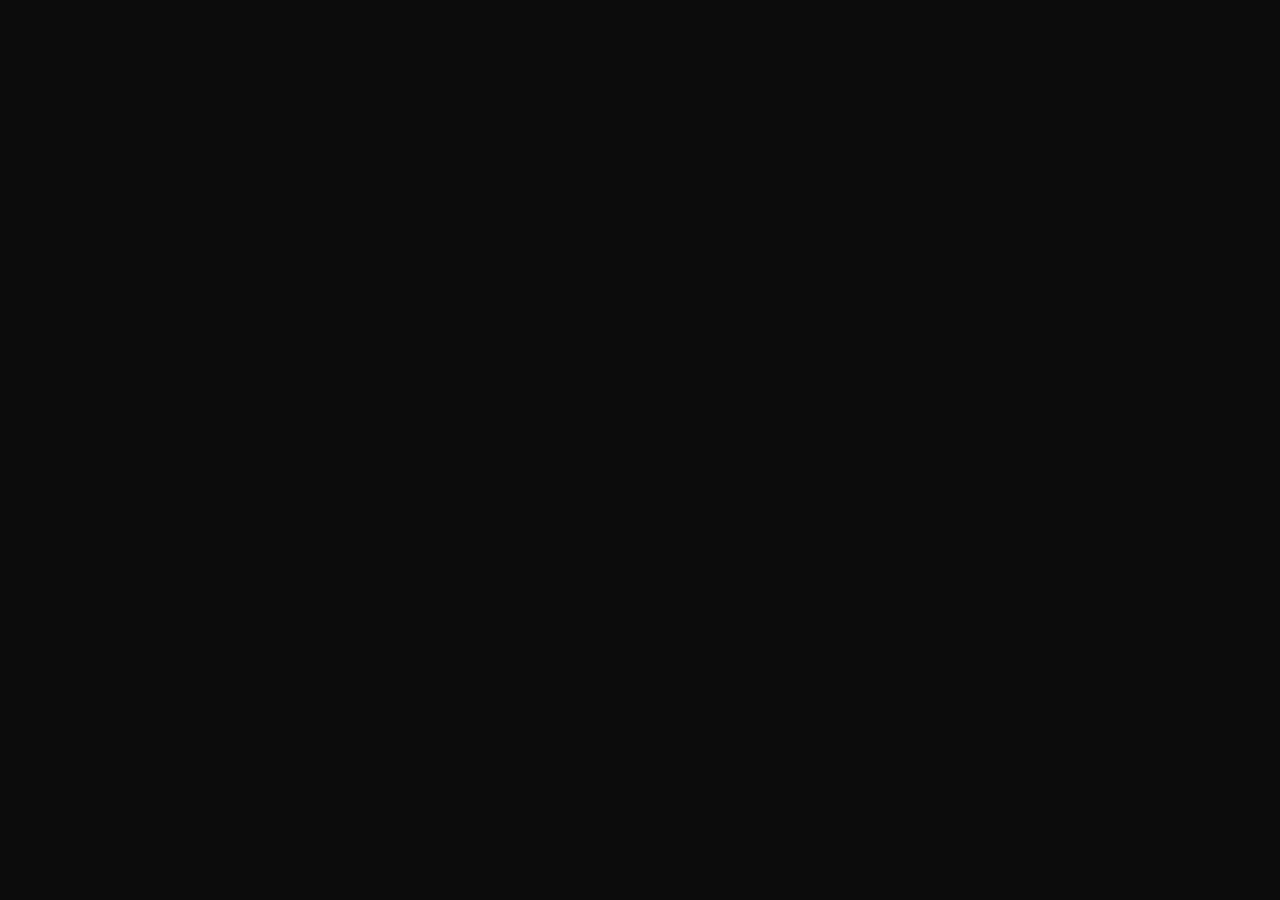
==== index.html @ c5e7daac "first commit" ====
<!DOCTYPE html>
<html lang="en">
<head>
  <meta charset="UTF-8" />
  <meta name="viewport" content="width=device-width, initial-scale=1.0" />
  <title>UMBRA — Que tu idea vea la luz</title>

  <!-- Tailwind (CDN play build with config) -->
  <script src="https://cdn.tailwindcss.com/3.4.16"></script>
  <script>
    tailwind.config = {
      theme: {
        extend: {
          colors: { brand: '#3D81E3' },
          fontFamily: { sans: ['Inter','system-ui','sans-serif'] }
        }
      }
    };
  </script>

  <link rel="stylesheet" href="styles.css" />

  <!-- React + Babel (pinned) -->
  <script src="https://unpkg.com/react@18.3.1/umd/react.development.js" integrity="sha384-hD6/rw4ppMLGNu3tX5cjIb+uRZ7UkRJ6BPkLpg4hAu/6onKUg4lLsHAs9EBPT82L" crossorigin="anonymous"></script>
  <script src="https://unpkg.com/react-dom@18.3.1/umd/react-dom.development.js" integrity="sha384-u6aeetuaXnQ38mYT8rp6sbXaQe3NL9t+IBXmnYxwkUI2Hw4bsp2Wvmx4yRQF1uAm" crossorigin="anonymous"></script>
  <script src="https://unpkg.com/@babel/standalone@7.29.0/babel.min.js" integrity="sha384-m08KidiNqLdpJqLq95G/LEi8Qvjl/xUYll3QILypMoQ65QorJ9Lvtp2RXYGBFj1y" crossorigin="anonymous"></script>

  <!-- framer-motion intentionally omitted — sections use the Proxy fallback (plain elements). Drop in if you want runtime animations. -->
</head>
<body>
  <div id="root"></div>

  <script type="text/babel" data-presets="react" src="primitives.jsx"></script>
  <script type="text/babel" data-presets="react" src="sections-1.jsx"></script>
  <script type="text/babel" data-presets="react" src="sections-2.jsx"></script>
  <script type="text/babel" data-presets="react" src="carousel.jsx"></script>
  <script type="text/babel" data-presets="react" src="app.jsx"></script>
</body>
</html>
---- styles.css ----
@import url('https://fonts.googleapis.com/css2?family=Inter:wght@400;500;600;700;800;900&display=swap');

html,
body {
  scroll-behavior: smooth;
  font-family: 'Inter', system-ui, sans-serif;
  -webkit-font-smoothing: antialiased;
  background: #0c0c0c;
  color: #fff;
  overflow-x: hidden;
}

::selection {
  background: rgba(61, 129, 227, 0.3);
}

/* Shiny headline */
@keyframes shiny {
  0% {
    background-position: -200% center;
  }

  100% {
    background-position: 200% center;
  }
}

.animate-shiny {
  animation: shiny 6s linear infinite;
}

/* Liquid-glass */
.liquid-glass {
  background: rgba(255, 255, 255, 0.01);
  background-blend-mode: luminosity;
  backdrop-filter: blur(4px);
  -webkit-backdrop-filter: blur(4px);
  border: none;
  box-shadow: inset 0 1px 1px rgba(255, 255, 255, 0.1);
  position: relative;
  overflow: hidden;
}

.liquid-glass::before {
  content: '';
  position: absolute;
  inset: 0;
  border-radius: inherit;
  padding: 1.4px;
  background: linear-gradient(180deg,
      rgba(255, 255, 255, 0.45) 0%, rgba(255, 255, 255, 0.15) 20%,
      rgba(255, 255, 255, 0) 40%, rgba(255, 255, 255, 0) 60%,
      rgba(255, 255, 255, 0.15) 80%, rgba(255, 255, 255, 0.45) 100%);
  -webkit-mask: linear-gradient(#fff 0 0) content-box, linear-gradient(#fff 0 0);
  mask: linear-gradient(#fff 0 0) content-box, linear-gradient(#fff 0 0);
  -webkit-mask-composite: xor;
  mask-composite: exclude;
  pointer-events: none;
}

/* Background video placeholder (cinematic gradient until user drops a video) */
.video-placeholder {
  background:
    radial-gradient(60% 80% at 20% 10%, rgba(0, 210, 255, 0.18), transparent 60%),
    radial-gradient(50% 70% at 85% 30%, rgba(11, 37, 81, 0.55), transparent 65%),
    radial-gradient(80% 80% at 60% 110%, rgba(164, 244, 253, 0.10), transparent 60%),
    linear-gradient(180deg, #050709 0%, #0a0e16 45%, #07090c 100%);
}

.video-placeholder::after {
  content: '';
  position: absolute;
  inset: 0;
  background-image:
    repeating-linear-gradient(0deg, rgba(255, 255, 255, 0.025) 0 1px, transparent 1px 3px);
  mix-blend-mode: overlay;
  opacity: 0.4;
}

/* ============ Pricing ============ */
.c3-pricing-section {
  position: relative;
  padding: 40px 20px 80px;
  display: flex;
  flex-direction: column;
  align-items: center;
  overflow-x: hidden;
}

.c3-watermark-container {
  position: relative;
  width: 100%;
  max-width: 1100px;
  text-align: center;
  margin-top: 40px;
  z-index: 2;
}

.c3-watermark-main {
  font-size: clamp(3rem, 9vw, 9rem);
  font-weight: 800;
  line-height: 0.9;
  letter-spacing: -0.05em;
  filter: url(#c3-noise);
  display: flex;
  flex-direction: column;
  align-items: center;
}

.c3-watermark-line-1 {
  color: #fff;
}

.c3-watermark-line-2 {
  background: linear-gradient(to right, #091020 0%, #0B2551 25%, #A4F4FD 65%, #00d2ff 100%);
  -webkit-background-clip: text;
  background-clip: text;
  color: transparent;
  -webkit-text-fill-color: transparent;
}

.c3-grid {
  display: grid;
  grid-template-columns: repeat(3, 1fr);
  gap: 24px;
  width: 100%;
  max-width: 1100px;
  margin-top: 60px;
  transform: translateX(20px);
  position: relative;
  z-index: 3;
}

.c3-card {
  background: linear-gradient(135deg, rgba(0, 0, 0, 0.7), rgba(0, 0, 0, 0.4));
  backdrop-filter: blur(14px) brightness(0.91);
  -webkit-backdrop-filter: blur(14px) brightness(0.91);
  border: 1px solid rgba(255, 255, 255, 1);
  border-radius: 44px;
  padding: 50px 24px;
  min-height: 580px;
  display: flex;
  flex-direction: column;
  transition: all 0.6s cubic-bezier(.22, 1, .36, 1);
  overflow: hidden;
  position: relative;
}

.c3-card::before {
  content: '';
  position: absolute;
  inset: 0;
  border-radius: inherit;
  background: linear-gradient(135deg, rgba(255, 255, 255, 0.1) 0%, rgba(255, 255, 255, 0) 50%);
  pointer-events: none;
}

.c3-card:hover {
  background: rgba(15, 15, 15, 0.6);
  border-color: rgba(34, 211, 238, 0.7);
  transform: translateY(-12px) scale(1.01);
}

.c3-card-pro {
  background: linear-gradient(135deg, rgba(0, 0, 0, 0.85), rgba(0, 0, 0, 0.55));
}

.c3-tier-small {
  font-size: 1.1rem;
  font-weight: 400;
  color: rgba(255, 255, 255, 0.6);
}

.c3-tier-large {
  font-size: 2.8rem;
  font-weight: 500;
  letter-spacing: -0.02em;
  color: #fff;
  margin-top: 8px;
}

.c3-desc {
  font-size: 0.88rem;
  color: rgba(255, 255, 255, 0.45);
  min-height: 3.2em;
  margin-top: 16px;
  margin-bottom: 40px;
  line-height: 1.5;
}

.c3-list {
  list-style: none;
  padding: 0;
  margin: 0;
}

.c3-list li {
  display: flex;
  align-items: flex-start;
  gap: 14px;
  font-size: 0.92rem;
  color: rgba(255, 255, 255, 0.8);
  margin-bottom: 18px;
  line-height: 1.4;
}

.c3-check {
  width: 28px;
  height: 28px;
  border-radius: 50%;
  background: rgba(255, 255, 255, 0.15);
  display: inline-flex;
  align-items: center;
  justify-content: center;
  flex-shrink: 0;
}

.c3-btn {
  background: #fff;
  color: #000;
  padding: 10px 32px;
  border-radius: 100px;
  font-weight: 600;
  font-size: 0.88rem;
  margin-top: auto;
  border: none;
  cursor: pointer;
  align-self: center;
  transition: all 0.3s cubic-bezier(.22, 1, .36, 1);
}

.c3-btn:hover {
  background: #f5f5f5;
  transform: scale(1.02);
  box-shadow: 0 8px 24px rgba(255, 255, 255, 0.15);
}

.c3-toggle-wrap {
  display: flex;
  align-items: center;
  justify-content: flex-end;
  gap: 12px;
  width: 100%;
  max-width: 1100px;
  margin-top: 32px;
  padding-right: 20px;
  position: relative;
  z-index: 3;
}

.c3-toggle-label {
  font-size: 0.92rem;
  color: rgba(255, 255, 255, 0.7);
}

.c3-toggle {
  width: 52px;
  height: 28px;
  background: #fff;
  border-radius: 100px;
  position: relative;
  cursor: pointer;
  border: none;
  transition: background 0.3s cubic-bezier(.4, 0, .2, 1);
  padding: 0;
}

.c3-toggle-knob {
  width: 20px;
  height: 20px;
  background: #000;
  border-radius: 50%;
  position: absolute;
  top: 4px;
  left: 4px;
  transition: all 0.3s cubic-bezier(.4, 0, .2, 1);
}

.c3-toggle.active {
  background: rgba(255, 255, 255, 0.2);
}

.c3-toggle.active .c3-toggle-knob {
  transform: translateX(24px);
  background: #fff;
}

@media (max-width: 1024px) {
  .c3-watermark-main {
    font-size: 3.5rem;
    filter: none;
  }

  .c3-watermark-line-2 {
    background: none;
    -webkit-text-fill-color: #00d2ff;
    color: #00d2ff;
  }

  .c3-grid {
    display: flex;
    overflow-x: auto;
    scroll-snap-type: x mandatory;
    transform: none;
    width: 100vw;
    padding: 0 20px;
    gap: 16px;
    scrollbar-width: none;
  }

  .c3-grid::-webkit-scrollbar {
    display: none;
  }

  .c3-card {
    flex: 0 0 320px;
    scroll-snap-align: center;
  }

  .c3-toggle-wrap {
    justify-content: center;
    padding-right: 0;
  }
}

/* ============ Coverflow Carousel ============ */
.cf-section {
  position: relative;
  z-index: 10;
  padding: 80px 20px 120px;
  overflow: hidden;
}

.cf-head {
  text-align: center;
  max-width: 720px;
  margin: 0 auto 56px;
  position: relative;
  z-index: 3;
}

.cf-title {
  font-size: clamp(2rem, 4vw, 3.25rem);
  font-weight: 600;
  letter-spacing: -0.03em;
  line-height: 1.05;
}

.cf-sub {
  margin-top: 20px;
  color: rgba(255, 255, 255, 0.55);
  font-size: 1.05rem;
  line-height: 1.6;
}

/* Planet glow arc behind the cards */
.cf-planet {
  position: absolute;
  left: 50%;
  bottom: -62%;
  width: 150%;
  aspect-ratio: 1 / 1;
  transform: translateX(-50%);
  border-radius: 50%;
  background:
    radial-gradient(120% 120% at 50% 0%, rgba(0, 210, 255, 0.30) 0%, rgba(11, 37, 81, 0.55) 28%, rgba(7, 9, 12, 0) 55%);
  box-shadow:
    0 -2px 60px 8px rgba(0, 210, 255, 0.25),
    inset 0 40px 120px rgba(164, 244, 253, 0.18);
  pointer-events: none;
  z-index: 1;
}

.cf-planet::before {
  content: '';
  position: absolute;
  inset: 0;
  border-radius: 50%;
  border-top: 1.5px solid rgba(164, 244, 253, 0.55);
  -webkit-mask: linear-gradient(#000 0 0);
  filter: blur(0.5px);
}

.cf-rays {
  position: absolute;
  left: 50%;
  bottom: 0;
  width: 100%;
  height: 60%;
  transform: translateX(-50%);
  pointer-events: none;
  z-index: 1;
  opacity: 0.5;
  background:
    repeating-conic-gradient(from 90deg at 50% 120%,
      rgba(164, 244, 253, 0) 0deg, rgba(164, 244, 253, 0) 4deg,
      rgba(164, 244, 253, 0.10) 4.4deg, rgba(164, 244, 253, 0) 5deg);
  -webkit-mask: radial-gradient(80% 90% at 50% 120%, #000 30%, transparent 75%);
  mask: radial-gradient(80% 90% at 50% 120%, #000 30%, transparent 75%);
}

/* Stage */
.cf-stage {
  position: relative;
  height: clamp(420px, 62vh, 520px);
  perspective: 1600px;
  z-index: 3;
}

.cf-track {
  position: absolute;
  inset: 0;
  transform-style: preserve-3d;
}

.cf-card {
  position: absolute;
  top: 50%;
  left: 50%;
  width: clamp(260px, 78vw, 340px);
  height: clamp(380px, 64vh, 440px);
  border-radius: 32px;
  overflow: hidden;
  cursor: pointer;
  transform: translate(-50%, -50%);
  transition: transform 0.7s cubic-bezier(.22, 1, .36, 1), opacity 0.7s cubic-bezier(.22, 1, .36, 1), filter 0.7s ease;
  background: linear-gradient(160deg, rgba(20, 24, 33, 0.9), rgba(8, 10, 14, 0.95));
  border: 1px solid rgba(255, 255, 255, 0.10);
  box-shadow: 0 30px 80px rgba(0, 0, 0, 0.55);
  will-change: transform, opacity;
}

.cf-card-glass {
  box-shadow: inset 0 1px 1px rgba(255, 255, 255, 0.12), 0 30px 80px rgba(0, 0, 0, 0.55);
}

/* Illustration area */
.cf-art {
  position: relative;
  height: 252px;
  display: flex;
  align-items: center;
  justify-content: center;
  overflow: hidden;
}

.cf-art-bg {
  position: absolute;
  inset: 0;
  opacity: 0.95;
}

.cf-art-rays {
  position: absolute;
  inset: 0;
  background: repeating-conic-gradient(from 90deg at 50% 18%,
      rgba(255, 255, 255, 0) 0deg, rgba(255, 255, 255, 0) 3deg,
      rgba(255, 255, 255, 0.12) 3.4deg, rgba(255, 255, 255, 0) 4deg);
  -webkit-mask: radial-gradient(70% 80% at 50% 20%, #000 0%, transparent 70%);
  mask: radial-gradient(70% 80% at 50% 20%, #000 0%, transparent 70%);
  opacity: 0.7;
}

.cf-icon {
  position: relative;
  z-index: 2;
  filter: drop-shadow(0 8px 26px rgba(0, 0, 0, 0.45));
}

.cf-platform {
  position: absolute;
  bottom: 30px;
  left: 50%;
  width: 150px;
  height: 26px;
  transform: translateX(-50%);
  border-radius: 50%;
  background: radial-gradient(60% 100% at 50% 40%, rgba(255, 255, 255, 0.35), rgba(255, 255, 255, 0) 70%);
  filter: blur(2px);
  z-index: 1;
}

.cf-body {
  position: relative;
  padding: 28px 26px;
  background: linear-gradient(180deg, rgba(8, 10, 14, 0) 0%, rgba(8, 10, 14, 0.85) 35%, rgba(8, 10, 14, 0.95) 100%);
  margin-top: -40px;
}

.cf-card-title {
  font-size: 1.45rem;
  font-weight: 600;
  letter-spacing: -0.01em;
  color: #fff;
}

.cf-card-desc {
  margin-top: 12px;
  font-size: 0.95rem;
  line-height: 1.55;
  color: rgba(255, 255, 255, 0.55);
}

/* Dim/scale states applied inline via JS; this dims the non-active cards' art */
.cf-card[data-pos="side"] .cf-art-bg {
  filter: saturate(0.6) brightness(0.5);
}

.cf-card[data-pos="side"] {
  border-color: rgba(255, 255, 255, 0.06);
}

/* Controls */
.cf-controls {
  position: relative;
  z-index: 3;
  margin-top: 56px;
  display: flex;
  align-items: center;
  justify-content: center;
  gap: 18px;
}

.cf-arrow {
  width: 48px;
  height: 48px;
  border-radius: 50%;
  border: 1px solid rgba(255, 255, 255, 0.15);
  background: rgba(255, 255, 255, 0.04);
  color: #fff;
  display: inline-flex;
  align-items: center;
  justify-content: center;
  cursor: pointer;
  transition: all 0.3s cubic-bezier(.22, 1, .36, 1);
  backdrop-filter: blur(8px);
}

.cf-arrow:hover {
  background: rgba(255, 255, 255, 0.12);
  transform: scale(1.06);
}

.cf-dots {
  display: flex;
  gap: 10px;
}

.cf-dot {
  width: 8px;
  height: 8px;
  border-radius: 50%;
  background: rgba(255, 255, 255, 0.25);
  border: none;
  cursor: pointer;
  padding: 0;
  transition: all 0.4s cubic-bezier(.22, 1, .36, 1);
}

.cf-dot.active {
  width: 28px;
  border-radius: 100px;
  background: #fff;
}

/* cf-card / cf-stage sizes use clamp() above and scale fluidly across all widths. */

/* ============ Small phones (≈390px) ============ */
@media (max-width: 420px) {

  /* Carousel: tighter, more compact on small screens */
  .cf-section {
    padding: 48px 16px 64px;
  }

  .cf-head {
    margin-bottom: 28px;
  }

  .cf-sub {
    font-size: 0.95rem;
    margin-top: 14px;
    line-height: 1.5;
  }

  .cf-stage {
    height: clamp(380px, 56vh, 460px);
  }

  .cf-card {
    width: 80vw;
    height: 380px;
  }

  .cf-art {
    height: 208px;
  }

  .cf-card-title {
    font-size: 1.3rem;
  }

  .cf-card-desc {
    font-size: 0.9rem;
    margin-top: 10px;
  }

  .cf-controls {
    margin-top: 32px;
  }
}
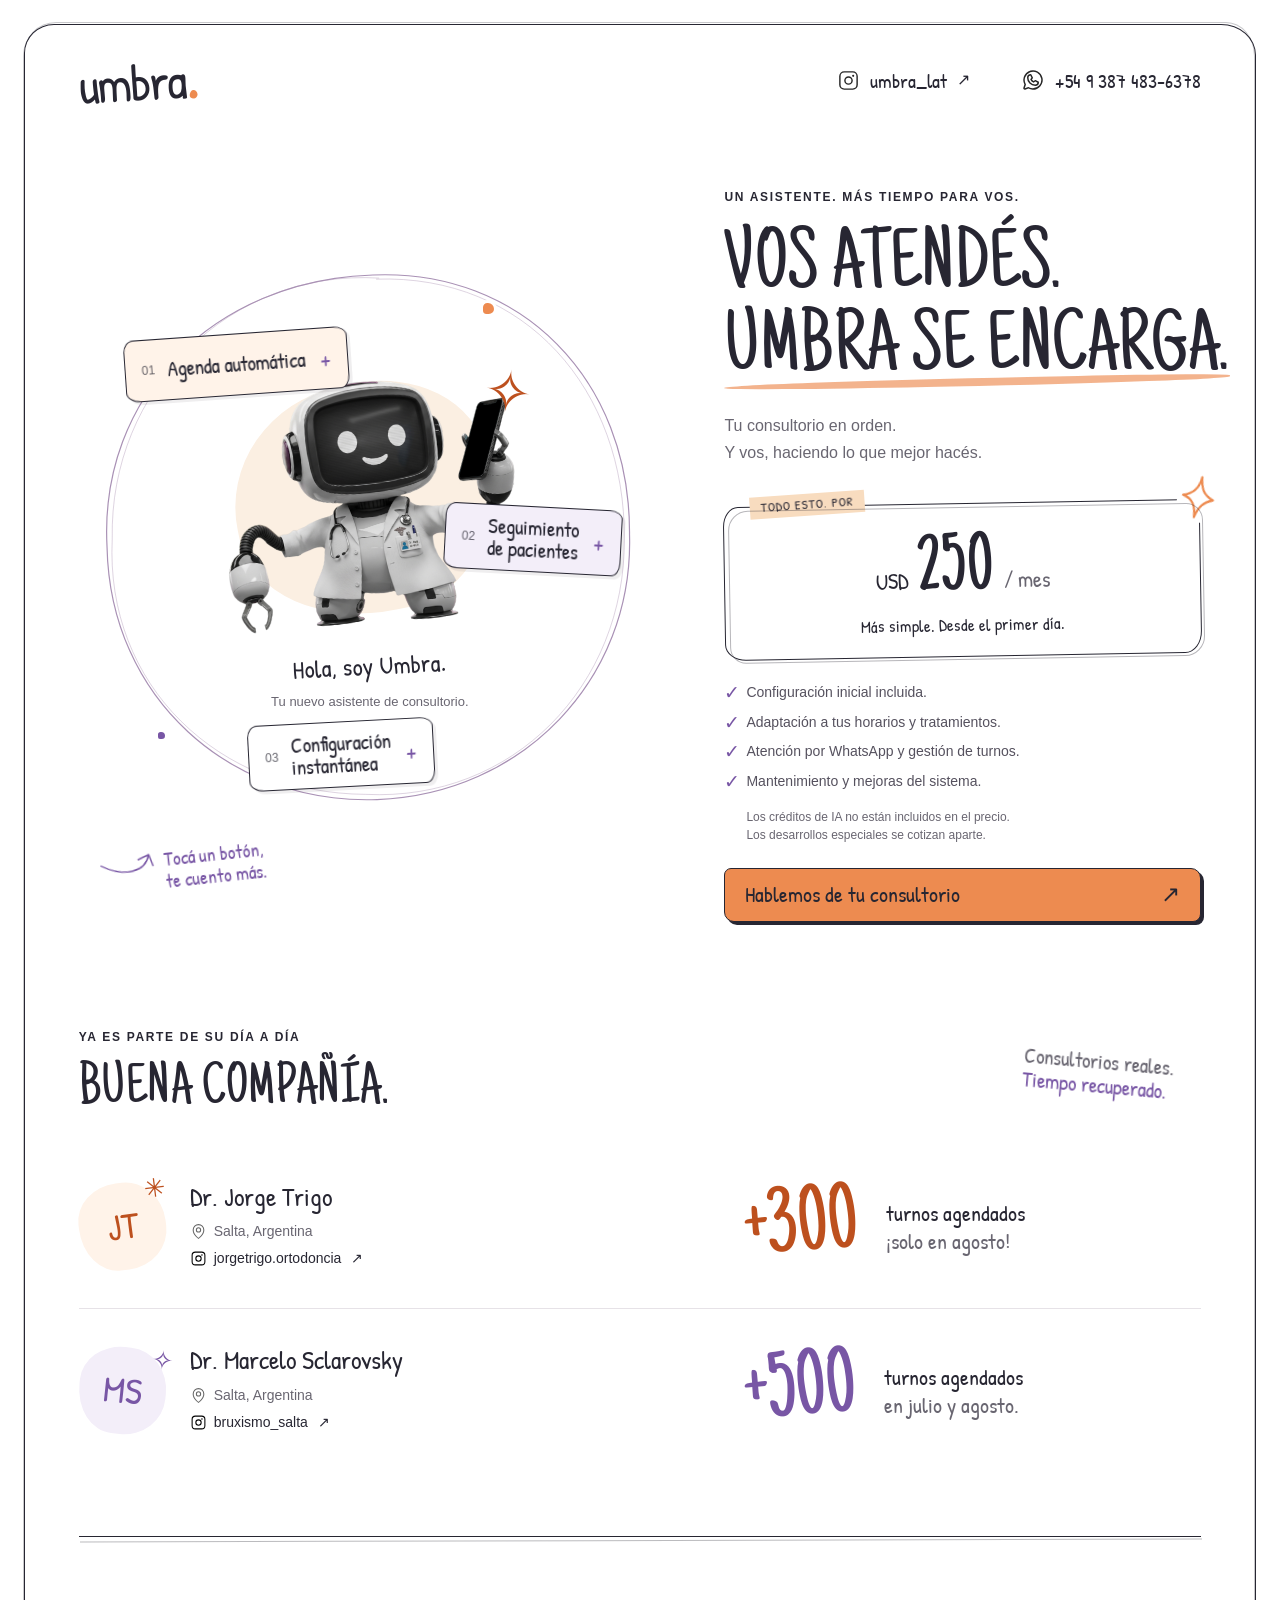
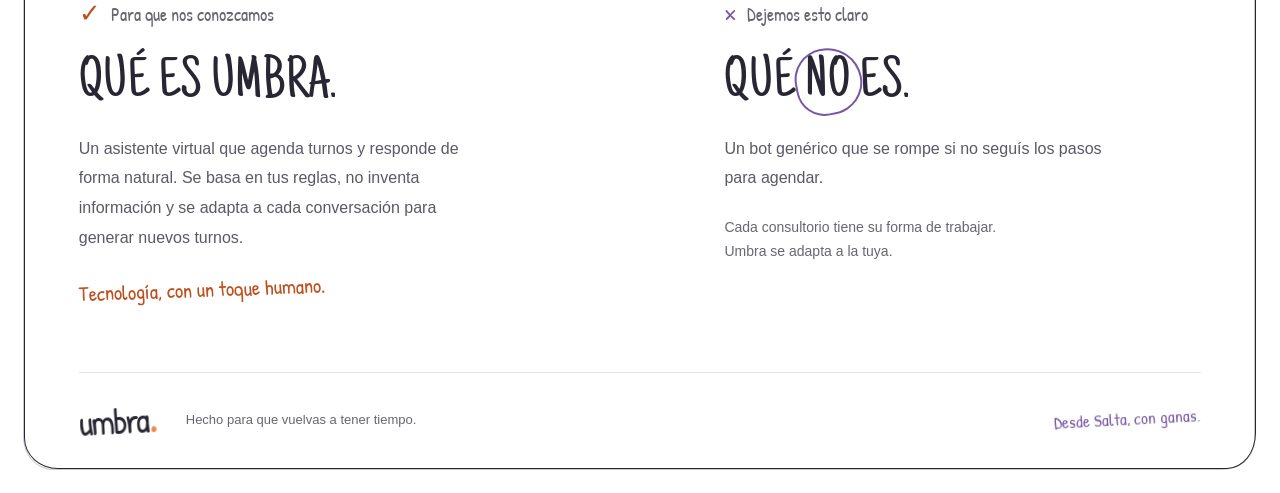
==== commit 367b2a6f: "Reemplaza la landing por la versión estática de Umbra Sustituye la landing anterior (React + Babel p" ====
--- a/index.html
+++ b/index.html
@@ -1,39 +1,133 @@
-<!DOCTYPE html>
-<html lang="en">
-<head>
-  <meta charset="UTF-8" />
-  <meta name="viewport" content="width=device-width, initial-scale=1.0" />
-  <title>UMBRA — Que tu idea vea la luz</title>
+<!doctype html>
+<html lang="es-AR">
+  <head>
+    <meta charset="UTF-8" />
+    <meta name="viewport" content="width=device-width, initial-scale=1" />
+    <meta name="theme-color" content="#ffffff" />
+    <meta name="description" content="Vos atendés. Umbra se encarga. Un asistente virtual para tu consultorio: agenda automática, seguimiento de pacientes y configuración al instante. USD 250 por mes." />
+    <title>Umbra · Más tiempo para tus pacientes</title>
+    <link rel="icon" href="./assets/favicon.svg" type="image/svg+xml" />
+    <link rel="preload" href="./assets/just-another-hand.ttf" as="font" type="font/ttf" crossorigin />
+    <link rel="preload" href="./assets/patrick-hand.ttf" as="font" type="font/ttf" crossorigin />
+    <link rel="stylesheet" href="./styles.css" />
+    <script src="./app.js" defer></script>
+  </head>
+  <body>
+    <a class="skip-link" href="#contenido">Ir al contenido</a>
+    <div class="page-sheet">
+      <header class="site-header">
+        <a class="wordmark" href="./" aria-label="Umbra, inicio">umbra<span class="wordmark-dot" aria-hidden="true">.</span></a>
+        <nav class="contact-nav" aria-label="Contactá a Umbra">
+          <a href="https://www.instagram.com/umbra_lat/" target="_blank" rel="noopener noreferrer" class="social-link">
+            <img src="./assets/instagram.svg" width="23" height="23" alt="" />
+            <span>umbra_lat</span><span class="external-arrow" aria-hidden="true">↗</span>
+          </a>
+          <a href="https://wa.me/5493874836378" target="_blank" rel="noopener noreferrer" class="social-link phone-link" aria-label="Escribinos por WhatsApp al +54 9 387 483-6378">
+            <img src="./assets/whatsapp.svg" width="24" height="24" alt="" />
+            <span>+54 9 387 483-6378</span>
+          </a>
+        </nav>
+      </header>
 
-  <!-- Tailwind (CDN play build with config) -->
-  <script src="https://cdn.tailwindcss.com/3.4.16"></script>
-  <script>
-    tailwind.config = {
-      theme: {
-        extend: {
-          colors: { brand: '#3D81E3' },
-          fontFamily: { sans: ['Inter','system-ui','sans-serif'] }
-        }
-      }
-    };
-  </script>
+      <main id="contenido">
+        <section class="hero" aria-labelledby="hero-title">
+          <div class="hero-copy">
+            <p class="eyebrow">UN ASISTENTE. MÁS TIEMPO PARA VOS.</p>
+            <h1 id="hero-title">VOS ATENDÉS.<br /><span class="orange-underline">UMBRA SE ENCARGA.</span></h1>
+            <p class="hero-intro">Tu consultorio en orden.<br />Y vos, haciendo lo que mejor hacés.</p>
+          </div>
 
-  <link rel="stylesheet" href="styles.css" />
+          <div class="feature-area">
+            <div class="feature-orbit" data-active="none">
+              <svg class="orbit-ring" viewBox="0 0 560 560" fill="none" aria-hidden="true">
+                <path d="M283 26C425 20 531 126 530 276C534 415 427 526 287 531C145 536 30 433 27 288C19 143 129 31 283 26Z" />
+                <path d="M286 30C430 25 526 137 525 280C526 421 418 533 276 526C134 525 25 421 32 280C29 136 145 20 289 29" />
+              </svg>
+              <span class="orbit-dot orbit-dot-one" aria-hidden="true"></span>
+              <span class="orbit-dot orbit-dot-two" aria-hidden="true"></span>
 
-  <!-- React + Babel (pinned) -->
-  <script src="https://unpkg.com/react@18.3.1/umd/react.development.js" integrity="sha384-hD6/rw4ppMLGNu3tX5cjIb+uRZ7UkRJ6BPkLpg4hAu/6onKUg4lLsHAs9EBPT82L" crossorigin="anonymous"></script>
-  <script src="https://unpkg.com/react-dom@18.3.1/umd/react-dom.development.js" integrity="sha384-u6aeetuaXnQ38mYT8rp6sbXaQe3NL9t+IBXmnYxwkUI2Hw4bsp2Wvmx4yRQF1uAm" crossorigin="anonymous"></script>
-  <script src="https://unpkg.com/@babel/standalone@7.29.0/babel.min.js" integrity="sha384-m08KidiNqLdpJqLq95G/LEi8Qvjl/xUYll3QILypMoQ65QorJ9Lvtp2RXYGBFj1y" crossorigin="anonymous"></script>
+              <div class="orbit-welcome" id="orbit-welcome">
+                <div class="robot-halo">
+                  <span class="halo-shape" aria-hidden="true"></span>
+                  <img class="hero-robot" src="./assets/robot.png" alt="Umbra, un robot sonriente con guardapolvo y un teléfono en la mano" width="1744" height="1450" fetchpriority="high" />
+                  <span class="robot-spark" aria-hidden="true">✧</span>
+                </div>
+                <p class="hello-note">Hola, soy Umbra.</p>
+                <p class="welcome-caption">Tu nuevo asistente de consultorio.</p>
+              </div>
 
-  <!-- framer-motion intentionally omitted — sections use the Proxy fallback (plain elements). Drop in if you want runtime animations. -->
-</head>
-<body>
-  <div id="root"></div>
+              <div class="orbit-tabs" role="tablist" aria-label="Lo que Umbra hace por vos">
+                <button class="feature-tab tab-agenda" id="tab-agenda" type="button" role="tab" aria-selected="false" aria-controls="panel-agenda" data-feature="agenda"><span class="tab-number">01</span><span>Agenda automática</span><span class="tab-plus" aria-hidden="true">+</span></button>
+                <button class="feature-tab tab-patients" id="tab-patients" type="button" role="tab" aria-selected="false" aria-controls="panel-patients" data-feature="patients" tabindex="-1"><span class="tab-number">02</span><span>Seguimiento<br />de pacientes</span><span class="tab-plus" aria-hidden="true">+</span></button>
+                <button class="feature-tab tab-settings" id="tab-settings" type="button" role="tab" aria-selected="false" aria-controls="panel-settings" data-feature="settings" tabindex="-1"><span class="tab-number">03</span><span>Configuración<br />instantánea</span><span class="tab-plus" aria-hidden="true">+</span></button>
+              </div>
 
-  <script type="text/babel" data-presets="react" src="primitives.jsx"></script>
-  <script type="text/babel" data-presets="react" src="sections-1.jsx"></script>
-  <script type="text/babel" data-presets="react" src="sections-2.jsx"></script>
-  <script type="text/babel" data-presets="react" src="carousel.jsx"></script>
-  <script type="text/babel" data-presets="react" src="app.jsx"></script>
-</body>
+              <div class="feature-panel" id="panel-agenda" role="tabpanel" aria-labelledby="tab-agenda" tabindex="0" hidden>
+                <p>No perdés tiempo agendando. Umbra se encarga de hacerlo por vos, respetando tus horarios.</p>
+                <p class="panel-note">Vos solo ocupate de atender.</p>
+              </div>
+              <div class="feature-panel" id="panel-patients" role="tabpanel" aria-labelledby="tab-patients" tabindex="0" hidden>
+                <p>Cada paciente, en un mismo lugar. Registrá sus datos, asignale nuevos turnos y llevá un historial completo.</p>
+                <p class="panel-note">Seguí la conversación, sin perder el hilo.</p>
+              </div>
+              <div class="feature-panel" id="panel-settings" role="tabpanel" aria-labelledby="tab-settings" tabindex="0" hidden>
+                <p>Configurá horarios, feriados, servicios y preguntas frecuentes. Cada cambio se guarda y Umbra se adapta al instante.</p>
+                <p class="panel-note">Tu consultorio, tus reglas.</p>
+              </div>
+              <button class="orbit-reset" type="button" aria-label="Volver a la presentación de Umbra" hidden>volver al inicio <span aria-hidden="true">↶</span></button>
+            </div>
+            <div class="orbit-hint" aria-hidden="true">
+              <svg viewBox="0 0 100 60" fill="none"><path d="M5 53C54 59 85 35 80 6M65 20L80 5L94 21" /></svg>
+              <span>Tocá un botón,<br />te cuento más.</span>
+            </div>
+          </div>
+
+          <aside class="pricing" aria-label="Precio de Umbra">
+            <div class="price-box">
+              <span class="price-sticker">TODO ESTO, POR</span>
+              <p class="price"><span class="price-currency">USD</span> <span class="price-amount">250</span><span class="price-period">/ mes</span></p>
+              <span class="price-caption">Más simple. Desde el primer día.</span>
+              <svg class="price-spark" viewBox="0 0 50 65" fill="none" aria-hidden="true"><path d="M26 4C25 20 18 28 5 32C19 35 24 44 25 59C28 44 34 37 46 32C32 27 28 19 26 4Z" /></svg>
+            </div>
+            <ul class="included-list">
+              <li>Configuración inicial incluida.</li>
+              <li>Adaptación a tus horarios y tratamientos.</li>
+              <li>Atención por WhatsApp y gestión de turnos.</li>
+              <li>Mantenimiento y mejoras del sistema.</li>
+            </ul>
+            <p class="pricing-footnote">Los créditos de IA no están incluidos en el precio.<br />Los desarrollos especiales se cotizan aparte.</p>
+            <a class="contact-button" href="https://wa.me/5493874836378?text=Hola%2C%20quiero%20conocer%20m%C3%A1s%20sobre%20Umbra%20para%20mi%20consultorio." target="_blank" rel="noopener noreferrer">Hablemos de tu consultorio <span aria-hidden="true">↗</span></a>
+          </aside>
+        </section>
+
+        <section class="clients" aria-labelledby="clients-title">
+          <div class="section-heading">
+            <div><p class="eyebrow">YA ES PARTE DE SU DÍA A DÍA</p><h2 id="clients-title">BUENA COMPAÑÍA.</h2></div>
+            <p class="handwritten section-aside">Consultorios reales.<br /><span>Tiempo recuperado.</span></p>
+          </div>
+          <div class="client-row">
+            <div class="client-identity">
+              <span class="client-monogram monogram-orange" aria-hidden="true">JT<span class="monogram-doodle">✳</span></span>
+              <div><h3>Dr. Jorge Trigo</h3><p class="client-location"><img src="./assets/map-pin.svg" width="17" height="17" alt="" /> Salta, Argentina</p><a class="client-instagram" href="https://www.instagram.com/jorgetrigo.ortodoncia/" target="_blank" rel="noopener noreferrer"><img src="./assets/instagram.svg" width="17" height="17" alt="" />jorgetrigo.ortodoncia <span aria-hidden="true">↗</span></a></div>
+            </div>
+            <div class="client-result"><span class="result-number orange">+300</span><p>turnos agendados<br /><span>¡solo en agosto!</span></p></div>
+          </div>
+          <div class="client-row">
+            <div class="client-identity">
+              <span class="client-monogram monogram-purple" aria-hidden="true">MS<span class="monogram-doodle">✧</span></span>
+              <div><h3>Dr. Marcelo Sclarovsky</h3><p class="client-location"><img src="./assets/map-pin.svg" width="17" height="17" alt="" /> Salta, Argentina</p><a class="client-instagram" href="https://www.instagram.com/bruxismo_salta/" target="_blank" rel="noopener noreferrer"><img src="./assets/instagram.svg" width="17" height="17" alt="" />bruxismo_salta <span aria-hidden="true">↗</span></a></div>
+            </div>
+            <div class="client-result"><span class="result-number purple">+500</span><p>turnos agendados<br /><span>en julio y agosto.</span></p></div>
+          </div>
+        </section>
+
+        <section class="about" aria-label="Qué es Umbra y qué no es">
+          <article class="about-yes"><p class="handwritten about-kicker"><span aria-hidden="true">✓</span> Para que nos conozcamos</p><h2>QUÉ ES UMBRA.</h2><p>Un asistente virtual que agenda turnos y responde de forma natural. Se basa en tus reglas, no inventa información y se adapta a cada conversación para generar nuevos turnos.</p><span class="handwritten about-note">Tecnología, con un toque humano.</span></article>
+          <article class="about-no"><p class="handwritten about-kicker"><span aria-hidden="true">×</span> Dejemos esto claro</p><h2>QUÉ <span class="no-circle">NO</span> ES.</h2><p>Un bot genérico que se rompe si no seguís los pasos para agendar.</p><p class="about-small">Cada consultorio tiene su forma de trabajar.<br />Umbra se adapta a la tuya.</p></article>
+        </section>
+      </main>
+
+      <footer class="site-footer"><a class="wordmark footer-wordmark" href="./" aria-label="Umbra, inicio">umbra<span class="wordmark-dot" aria-hidden="true">.</span></a><p>Hecho para que vuelvas a tener tiempo.</p><span class="handwritten footer-location">Desde Salta, con ganas.</span></footer>
+    </div>
+  </body>
 </html>
--- a/styles.css
+++ b/styles.css
@@ -1,611 +1,312 @@
-@import url('https://fonts.googleapis.com/css2?family=Inter:wght@400;500;600;700;800;900&display=swap');
-
-html,
-body {
-  scroll-behavior: smooth;
-  font-family: 'Inter', system-ui, sans-serif;
-  -webkit-font-smoothing: antialiased;
-  background: #0c0c0c;
-  color: #fff;
-  overflow-x: hidden;
-}
-
-::selection {
-  background: rgba(61, 129, 227, 0.3);
-}
-
-/* Shiny headline */
-@keyframes shiny {
-  0% {
-    background-position: -200% center;
-  }
-
-  100% {
-    background-position: 200% center;
-  }
-}
-
-.animate-shiny {
-  animation: shiny 6s linear infinite;
-}
-
-/* Liquid-glass */
-.liquid-glass {
-  background: rgba(255, 255, 255, 0.01);
-  background-blend-mode: luminosity;
-  backdrop-filter: blur(4px);
-  -webkit-backdrop-filter: blur(4px);
-  border: none;
-  box-shadow: inset 0 1px 1px rgba(255, 255, 255, 0.1);
-  position: relative;
-  overflow: hidden;
-}
-
-.liquid-glass::before {
-  content: '';
-  position: absolute;
-  inset: 0;
-  border-radius: inherit;
-  padding: 1.4px;
-  background: linear-gradient(180deg,
-      rgba(255, 255, 255, 0.45) 0%, rgba(255, 255, 255, 0.15) 20%,
-      rgba(255, 255, 255, 0) 40%, rgba(255, 255, 255, 0) 60%,
-      rgba(255, 255, 255, 0.15) 80%, rgba(255, 255, 255, 0.45) 100%);
-  -webkit-mask: linear-gradient(#fff 0 0) content-box, linear-gradient(#fff 0 0);
-  mask: linear-gradient(#fff 0 0) content-box, linear-gradient(#fff 0 0);
-  -webkit-mask-composite: xor;
-  mask-composite: exclude;
-  pointer-events: none;
-}
-
-/* Background video placeholder (cinematic gradient until user drops a video) */
-.video-placeholder {
-  background:
-    radial-gradient(60% 80% at 20% 10%, rgba(0, 210, 255, 0.18), transparent 60%),
-    radial-gradient(50% 70% at 85% 30%, rgba(11, 37, 81, 0.55), transparent 65%),
-    radial-gradient(80% 80% at 60% 110%, rgba(164, 244, 253, 0.10), transparent 60%),
-    linear-gradient(180deg, #050709 0%, #0a0e16 45%, #07090c 100%);
-}
-
-.video-placeholder::after {
-  content: '';
-  position: absolute;
-  inset: 0;
-  background-image:
-    repeating-linear-gradient(0deg, rgba(255, 255, 255, 0.025) 0 1px, transparent 1px 3px);
-  mix-blend-mode: overlay;
-  opacity: 0.4;
-}
-
-/* ============ Pricing ============ */
-.c3-pricing-section {
-  position: relative;
-  padding: 40px 20px 80px;
-  display: flex;
-  flex-direction: column;
-  align-items: center;
-  overflow-x: hidden;
-}
-
-.c3-watermark-container {
-  position: relative;
-  width: 100%;
-  max-width: 1100px;
-  text-align: center;
-  margin-top: 40px;
-  z-index: 2;
-}
-
-.c3-watermark-main {
-  font-size: clamp(3rem, 9vw, 9rem);
-  font-weight: 800;
-  line-height: 0.9;
-  letter-spacing: -0.05em;
-  filter: url(#c3-noise);
-  display: flex;
-  flex-direction: column;
-  align-items: center;
-}
-
-.c3-watermark-line-1 {
-  color: #fff;
-}
-
-.c3-watermark-line-2 {
-  background: linear-gradient(to right, #091020 0%, #0B2551 25%, #A4F4FD 65%, #00d2ff 100%);
-  -webkit-background-clip: text;
-  background-clip: text;
-  color: transparent;
-  -webkit-text-fill-color: transparent;
-}
-
-.c3-grid {
-  display: grid;
-  grid-template-columns: repeat(3, 1fr);
-  gap: 24px;
-  width: 100%;
-  max-width: 1100px;
-  margin-top: 60px;
-  transform: translateX(20px);
-  position: relative;
-  z-index: 3;
-}
-
-.c3-card {
-  background: linear-gradient(135deg, rgba(0, 0, 0, 0.7), rgba(0, 0, 0, 0.4));
-  backdrop-filter: blur(14px) brightness(0.91);
-  -webkit-backdrop-filter: blur(14px) brightness(0.91);
-  border: 1px solid rgba(255, 255, 255, 1);
-  border-radius: 44px;
-  padding: 50px 24px;
-  min-height: 580px;
-  display: flex;
-  flex-direction: column;
-  transition: all 0.6s cubic-bezier(.22, 1, .36, 1);
-  overflow: hidden;
-  position: relative;
-}
-
-.c3-card::before {
-  content: '';
-  position: absolute;
-  inset: 0;
-  border-radius: inherit;
-  background: linear-gradient(135deg, rgba(255, 255, 255, 0.1) 0%, rgba(255, 255, 255, 0) 50%);
-  pointer-events: none;
-}
-
-.c3-card:hover {
-  background: rgba(15, 15, 15, 0.6);
-  border-color: rgba(34, 211, 238, 0.7);
-  transform: translateY(-12px) scale(1.01);
-}
-
-.c3-card-pro {
-  background: linear-gradient(135deg, rgba(0, 0, 0, 0.85), rgba(0, 0, 0, 0.55));
-}
-
-.c3-tier-small {
-  font-size: 1.1rem;
+@font-face {
+  font-family: 'Just Another Hand';
+  src: url('./assets/just-another-hand.ttf') format('truetype');
+  font-display: swap;
   font-weight: 400;
-  color: rgba(255, 255, 255, 0.6);
-}
-
-.c3-tier-large {
-  font-size: 2.8rem;
-  font-weight: 500;
-  letter-spacing: -0.02em;
-  color: #fff;
-  margin-top: 8px;
-}
-
-.c3-desc {
-  font-size: 0.88rem;
-  color: rgba(255, 255, 255, 0.45);
-  min-height: 3.2em;
-  margin-top: 16px;
-  margin-bottom: 40px;
-  line-height: 1.5;
-}
-
-.c3-list {
-  list-style: none;
-  padding: 0;
-  margin: 0;
-}
-
-.c3-list li {
-  display: flex;
-  align-items: flex-start;
-  gap: 14px;
-  font-size: 0.92rem;
-  color: rgba(255, 255, 255, 0.8);
-  margin-bottom: 18px;
-  line-height: 1.4;
-}
-
-.c3-check {
-  width: 28px;
-  height: 28px;
-  border-radius: 50%;
-  background: rgba(255, 255, 255, 0.15);
-  display: inline-flex;
-  align-items: center;
-  justify-content: center;
-  flex-shrink: 0;
-}
-
-.c3-btn {
-  background: #fff;
-  color: #000;
-  padding: 10px 32px;
-  border-radius: 100px;
-  font-weight: 600;
-  font-size: 0.88rem;
-  margin-top: auto;
-  border: none;
-  cursor: pointer;
-  align-self: center;
-  transition: all 0.3s cubic-bezier(.22, 1, .36, 1);
-}
-
-.c3-btn:hover {
-  background: #f5f5f5;
-  transform: scale(1.02);
-  box-shadow: 0 8px 24px rgba(255, 255, 255, 0.15);
-}
-
-.c3-toggle-wrap {
-  display: flex;
-  align-items: center;
-  justify-content: flex-end;
-  gap: 12px;
-  width: 100%;
-  max-width: 1100px;
-  margin-top: 32px;
-  padding-right: 20px;
-  position: relative;
-  z-index: 3;
-}
-
-.c3-toggle-label {
-  font-size: 0.92rem;
-  color: rgba(255, 255, 255, 0.7);
-}
-
-.c3-toggle {
-  width: 52px;
-  height: 28px;
-  background: #fff;
-  border-radius: 100px;
-  position: relative;
-  cursor: pointer;
-  border: none;
-  transition: background 0.3s cubic-bezier(.4, 0, .2, 1);
-  padding: 0;
-}
-
-.c3-toggle-knob {
-  width: 20px;
-  height: 20px;
-  background: #000;
-  border-radius: 50%;
-  position: absolute;
-  top: 4px;
-  left: 4px;
-  transition: all 0.3s cubic-bezier(.4, 0, .2, 1);
-}
-
-.c3-toggle.active {
-  background: rgba(255, 255, 255, 0.2);
-}
-
-.c3-toggle.active .c3-toggle-knob {
-  transform: translateX(24px);
-  background: #fff;
-}
-
-@media (max-width: 1024px) {
-  .c3-watermark-main {
-    font-size: 3.5rem;
-    filter: none;
-  }
-
-  .c3-watermark-line-2 {
-    background: none;
-    -webkit-text-fill-color: #00d2ff;
-    color: #00d2ff;
-  }
-
-  .c3-grid {
-    display: flex;
-    overflow-x: auto;
-    scroll-snap-type: x mandatory;
-    transform: none;
-    width: 100vw;
-    padding: 0 20px;
-    gap: 16px;
-    scrollbar-width: none;
-  }
-
-  .c3-grid::-webkit-scrollbar {
-    display: none;
-  }
-
-  .c3-card {
-    flex: 0 0 320px;
-    scroll-snap-align: center;
-  }
-
-  .c3-toggle-wrap {
-    justify-content: center;
-    padding-right: 0;
-  }
-}
-
-/* ============ Coverflow Carousel ============ */
-.cf-section {
-  position: relative;
-  z-index: 10;
-  padding: 80px 20px 120px;
-  overflow: hidden;
-}
-
-.cf-head {
-  text-align: center;
-  max-width: 720px;
-  margin: 0 auto 56px;
-  position: relative;
-  z-index: 3;
-}
-
-.cf-title {
-  font-size: clamp(2rem, 4vw, 3.25rem);
-  font-weight: 600;
-  letter-spacing: -0.03em;
-  line-height: 1.05;
-}
-
-.cf-sub {
-  margin-top: 20px;
-  color: rgba(255, 255, 255, 0.55);
-  font-size: 1.05rem;
-  line-height: 1.6;
-}
-
-/* Planet glow arc behind the cards */
-.cf-planet {
-  position: absolute;
-  left: 50%;
-  bottom: -62%;
-  width: 150%;
-  aspect-ratio: 1 / 1;
-  transform: translateX(-50%);
-  border-radius: 50%;
-  background:
-    radial-gradient(120% 120% at 50% 0%, rgba(0, 210, 255, 0.30) 0%, rgba(11, 37, 81, 0.55) 28%, rgba(7, 9, 12, 0) 55%);
-  box-shadow:
-    0 -2px 60px 8px rgba(0, 210, 255, 0.25),
-    inset 0 40px 120px rgba(164, 244, 253, 0.18);
-  pointer-events: none;
-  z-index: 1;
-}
-
-.cf-planet::before {
-  content: '';
-  position: absolute;
-  inset: 0;
-  border-radius: 50%;
-  border-top: 1.5px solid rgba(164, 244, 253, 0.55);
-  -webkit-mask: linear-gradient(#000 0 0);
-  filter: blur(0.5px);
-}
-
-.cf-rays {
-  position: absolute;
-  left: 50%;
-  bottom: 0;
-  width: 100%;
-  height: 60%;
-  transform: translateX(-50%);
-  pointer-events: none;
-  z-index: 1;
-  opacity: 0.5;
-  background:
-    repeating-conic-gradient(from 90deg at 50% 120%,
-      rgba(164, 244, 253, 0) 0deg, rgba(164, 244, 253, 0) 4deg,
-      rgba(164, 244, 253, 0.10) 4.4deg, rgba(164, 244, 253, 0) 5deg);
-  -webkit-mask: radial-gradient(80% 90% at 50% 120%, #000 30%, transparent 75%);
-  mask: radial-gradient(80% 90% at 50% 120%, #000 30%, transparent 75%);
-}
-
-/* Stage */
-.cf-stage {
-  position: relative;
-  height: clamp(420px, 62vh, 520px);
-  perspective: 1600px;
-  z-index: 3;
-}
-
-.cf-track {
-  position: absolute;
-  inset: 0;
-  transform-style: preserve-3d;
-}
-
-.cf-card {
-  position: absolute;
-  top: 50%;
-  left: 50%;
-  width: clamp(260px, 78vw, 340px);
-  height: clamp(380px, 64vh, 440px);
-  border-radius: 32px;
-  overflow: hidden;
-  cursor: pointer;
-  transform: translate(-50%, -50%);
-  transition: transform 0.7s cubic-bezier(.22, 1, .36, 1), opacity 0.7s cubic-bezier(.22, 1, .36, 1), filter 0.7s ease;
-  background: linear-gradient(160deg, rgba(20, 24, 33, 0.9), rgba(8, 10, 14, 0.95));
-  border: 1px solid rgba(255, 255, 255, 0.10);
-  box-shadow: 0 30px 80px rgba(0, 0, 0, 0.55);
-  will-change: transform, opacity;
-}
-
-.cf-card-glass {
-  box-shadow: inset 0 1px 1px rgba(255, 255, 255, 0.12), 0 30px 80px rgba(0, 0, 0, 0.55);
-}
-
-/* Illustration area */
-.cf-art {
-  position: relative;
-  height: 252px;
-  display: flex;
-  align-items: center;
-  justify-content: center;
-  overflow: hidden;
-}
-
-.cf-art-bg {
-  position: absolute;
-  inset: 0;
-  opacity: 0.95;
-}
-
-.cf-art-rays {
-  position: absolute;
-  inset: 0;
-  background: repeating-conic-gradient(from 90deg at 50% 18%,
-      rgba(255, 255, 255, 0) 0deg, rgba(255, 255, 255, 0) 3deg,
-      rgba(255, 255, 255, 0.12) 3.4deg, rgba(255, 255, 255, 0) 4deg);
-  -webkit-mask: radial-gradient(70% 80% at 50% 20%, #000 0%, transparent 70%);
-  mask: radial-gradient(70% 80% at 50% 20%, #000 0%, transparent 70%);
-  opacity: 0.7;
-}
-
-.cf-icon {
-  position: relative;
-  z-index: 2;
-  filter: drop-shadow(0 8px 26px rgba(0, 0, 0, 0.45));
-}
-
-.cf-platform {
-  position: absolute;
-  bottom: 30px;
-  left: 50%;
-  width: 150px;
-  height: 26px;
-  transform: translateX(-50%);
-  border-radius: 50%;
-  background: radial-gradient(60% 100% at 50% 40%, rgba(255, 255, 255, 0.35), rgba(255, 255, 255, 0) 70%);
-  filter: blur(2px);
-  z-index: 1;
-}
-
-.cf-body {
-  position: relative;
-  padding: 28px 26px;
-  background: linear-gradient(180deg, rgba(8, 10, 14, 0) 0%, rgba(8, 10, 14, 0.85) 35%, rgba(8, 10, 14, 0.95) 100%);
-  margin-top: -40px;
-}
-
-.cf-card-title {
-  font-size: 1.45rem;
-  font-weight: 600;
-  letter-spacing: -0.01em;
-  color: #fff;
-}
-
-.cf-card-desc {
-  margin-top: 12px;
-  font-size: 0.95rem;
-  line-height: 1.55;
-  color: rgba(255, 255, 255, 0.55);
-}
-
-/* Dim/scale states applied inline via JS; this dims the non-active cards' art */
-.cf-card[data-pos="side"] .cf-art-bg {
-  filter: saturate(0.6) brightness(0.5);
-}
-
-.cf-card[data-pos="side"] {
-  border-color: rgba(255, 255, 255, 0.06);
-}
-
-/* Controls */
-.cf-controls {
-  position: relative;
-  z-index: 3;
-  margin-top: 56px;
-  display: flex;
-  align-items: center;
-  justify-content: center;
-  gap: 18px;
-}
-
-.cf-arrow {
-  width: 48px;
-  height: 48px;
-  border-radius: 50%;
-  border: 1px solid rgba(255, 255, 255, 0.15);
-  background: rgba(255, 255, 255, 0.04);
-  color: #fff;
-  display: inline-flex;
-  align-items: center;
-  justify-content: center;
-  cursor: pointer;
-  transition: all 0.3s cubic-bezier(.22, 1, .36, 1);
-  backdrop-filter: blur(8px);
-}
-
-.cf-arrow:hover {
-  background: rgba(255, 255, 255, 0.12);
-  transform: scale(1.06);
-}
-
-.cf-dots {
-  display: flex;
-  gap: 10px;
-}
-
-.cf-dot {
-  width: 8px;
-  height: 8px;
-  border-radius: 50%;
-  background: rgba(255, 255, 255, 0.25);
-  border: none;
-  cursor: pointer;
-  padding: 0;
-  transition: all 0.4s cubic-bezier(.22, 1, .36, 1);
-}
-
-.cf-dot.active {
-  width: 28px;
-  border-radius: 100px;
-  background: #fff;
-}
-
-/* cf-card / cf-stage sizes use clamp() above and scale fluidly across all widths. */
-
-/* ============ Small phones (≈390px) ============ */
-@media (max-width: 420px) {
-
-  /* Carousel: tighter, more compact on small screens */
-  .cf-section {
-    padding: 48px 16px 64px;
-  }
-
-  .cf-head {
-    margin-bottom: 28px;
-  }
-
-  .cf-sub {
-    font-size: 0.95rem;
-    margin-top: 14px;
-    line-height: 1.5;
-  }
-
-  .cf-stage {
-    height: clamp(380px, 56vh, 460px);
-  }
-
-  .cf-card {
-    width: 80vw;
-    height: 380px;
-  }
-
-  .cf-art {
-    height: 208px;
-  }
-
-  .cf-card-title {
-    font-size: 1.3rem;
-  }
-
-  .cf-card-desc {
-    font-size: 0.9rem;
-    margin-top: 10px;
-  }
-
-  .cf-controls {
-    margin-top: 32px;
-  }
-}+}
+
+@font-face {
+  font-family: 'Patrick Hand';
+  src: url('./assets/patrick-hand.ttf') format('truetype');
+  font-display: swap;
+  font-weight: 400;
+}
+
+:root {
+  color-scheme: light;
+  --paper: #fff;
+  --ink: #272632;
+  --muted: #696671;
+  --orange: #bd501e;
+  --orange-bright: #ed8b50;
+  --orange-pale: #fff3e9;
+  --purple: #7856a5;
+  --purple-pale: #f3eef9;
+  --line: #e6e2e7;
+  --hand: 'Patrick Hand', 'Segoe Print', cursive;
+  --display: 'Just Another Hand', 'Patrick Hand', cursive;
+  --body: 'Segoe UI', 'Helvetica Neue', Arial, sans-serif;
+  /* Layers: decoration 0; content 1; orbit tabs 2; focus/skip navigation 3. */
+}
+
+* { box-sizing: border-box; }
+html { scroll-behavior: smooth; }
+body { margin: 0; background: var(--paper); color: var(--ink); font: 400 1rem/1.65 var(--body); -webkit-font-smoothing: antialiased; }
+button, a { -webkit-tap-highlight-color: transparent; }
+button { font: inherit; }
+button, a, [tabindex] { touch-action: manipulation; }
+a { color: inherit; text-decoration: none; }
+button { cursor: pointer; }
+img { max-width: 100%; vertical-align: middle; }
+p, h1, h2, h3 { margin: 0; }
+button, a { outline-offset: 6px; }
+:focus-visible { outline: 3px solid var(--purple); outline-offset: 6px; }
+[hidden] { display: none !important; }
+::selection { background: #eadcf8; color: #272632; }
+.skip-link { position: fixed; z-index: 3; top: 12px; left: 12px; padding: 12px 20px; background: var(--ink); color: #fff; transform: translateY(-160%); }
+.skip-link:focus { transform: translateY(0); }
+.page-sheet { max-width: 1380px; margin: 24px auto; width: calc(100% - 48px); padding: 25px clamp(24px, 4.2vw, 66px) 0; border: 1.5px solid var(--ink); border-radius: 30px 35px 29px 34px / 29px 31px 36px 31px; position: relative; }
+.page-sheet::before { content: ''; position: absolute; pointer-events: none; inset: -3px 0 -2px -2px; border: 1px solid #27263240; border-radius: 33px 29px 34px 30px / 34px 34px 29px 33px; }
+.site-header { min-height: 60px; display: flex; align-items: center; justify-content: space-between; gap: 24px; }
+.wordmark { font-family: var(--hand); font-size: 3.2rem; line-height: 1; letter-spacing: -2px; display: inline-flex; align-items: baseline; transform: rotate(-3deg); }
+.wordmark-dot { color: var(--orange-bright); font-size: 1.4em; line-height: .65; }
+.contact-nav { display: flex; align-items: center; gap: clamp(24px, 4vw, 58px); }
+.social-link { display: inline-flex; align-items: center; gap: 10px; min-height: 44px; font-family: var(--hand); font-size: 1.25rem; transition: color .2s; }
+.social-link img { opacity: .85; }
+.social-link:hover, .client-instagram:hover { color: var(--orange); }
+.external-arrow { font-family: var(--body); font-size: 1rem; }
+
+.hero { display: grid; grid-template-columns: minmax(0, 1.22fr) minmax(0, 1fr); grid-template-areas: 'features copy' 'features price'; column-gap: clamp(32px, 5vw, 76px); margin-top: 78px; align-items: start; }
+.hero-copy { grid-area: copy; }
+.eyebrow { font-size: .75rem; line-height: 1.5; letter-spacing: .14em; font-weight: 600; }
+h1 { font: 400 clamp(4.5rem, 6.7vw, 6rem)/.96 var(--display); letter-spacing: .005em; margin-top: 22px; }
+.orange-underline { position: relative; z-index: 1; white-space: nowrap; }
+.orange-underline::after { content: ''; position: absolute; height: 8px; background: var(--orange-bright); opacity: .65; left: 0; right: -2px; bottom: 7px; border-radius: 60% 30% 55% 40%; z-index: -1; transform: rotate(-1.2deg); }
+.hero-intro { color: var(--muted); margin-top: 19px; font-size: 1rem; line-height: 1.7; }
+.handwritten { font-family: var(--hand); }
+.feature-area { grid-area: features; position: relative; margin-top: 22px; align-self: center; padding-bottom: 54px; }
+.feature-orbit { width: 100%; aspect-ratio: 1; position: relative; container-type: inline-size; isolation: isolate; }
+.orbit-ring { width: 100%; height: 100%; position: absolute; inset: 0; pointer-events: none; }
+.orbit-ring path { stroke: #a991b5; stroke-width: 1.15; }
+.orbit-ring path + path { stroke: #ac94b4; opacity: .45; stroke-width: .85; }
+.orbit-dot { position: absolute; width: 11px; height: 11px; background: var(--orange-bright); border: 3px solid #fff; box-sizing: content-box; border-radius: 45% 55% 50% 40%; }
+.orbit-dot-one { top: 9%; left: 69%; }
+.orbit-dot-two { bottom: 15%; left: 13%; width: 7px; height: 7px; background: var(--purple); }
+.orbit-welcome { position: absolute; inset: 22% 14% 18%; text-align: center; }
+.robot-halo { position: relative; width: 72%; margin: 0 auto; aspect-ratio: 1.14; }
+.halo-shape { position: absolute; background: #fbefe2; width: 86%; height: 87%; inset: 3% 5%; border-radius: 49% 45% 41% 54% / 52% 41% 55% 44%; transform: rotate(-12deg); }
+.hero-robot { position: relative; width: 100%; height: auto; transform: rotate(-6deg); }
+.robot-spark { color: var(--orange); position: absolute; font-family: var(--hand); top: -5%; right: -4%; font-size: 3.6rem; line-height: 1; transform: rotate(9deg); }
+.hello-note { font: 400 clamp(1.55rem, 3cqw, 2rem)/1.2 var(--hand); margin-top: 12px; transform: rotate(-3deg); }
+.welcome-caption { font-size: .8125rem; margin-top: 9px; color: var(--muted); }
+.orbit-tabs { display: contents; }
+.feature-tab { --x: 0cqw; --y: 0cqw; --r: 0deg; position: absolute; top: 50%; left: 50%; z-index: 2; display: flex; align-items: center; justify-content: center; gap: 12px; width: max-content; max-width: 55%; min-height: 62px; padding: 10px 16px; color: var(--ink); background: #fff; border: 1.5px solid var(--ink); border-radius: 10px 13px 9px 14px / 12px 9px 13px 10px; font: 400 1.3rem/1.05 var(--hand); text-align: left; box-shadow: 3px 3px 0 #27263213; transform: translate(calc(-50% + var(--x)), calc(-50% + var(--y))) rotate(var(--r)); transition: transform .65s cubic-bezier(.22, 1, .36, 1), background-color .25s, border-color .25s, box-shadow .25s, color .25s; }
+.tab-number { align-self: center; font: 400 .75rem/1 var(--body); letter-spacing: .01em; opacity: .7; }
+.tab-plus { font: 400 1.4rem/1 var(--hand); margin-left: 3px; color: var(--purple); }
+.feature-tab:hover { background: var(--orange-pale); box-shadow: 4px 5px 0 #ed8b5038; }
+.tab-agenda { --x: -23cqw; --y: -30cqw; --r: -4deg; background: var(--orange-pale); }
+.tab-patients { --x: 28cqw; --y: 0cqw; --r: 3deg; background: var(--purple-pale); }
+.tab-settings { --x: -5cqw; --y: 37cqw; --r: -3deg; }
+.orbit-hint { position: absolute; left: 4%; bottom: -6px; display: flex; gap: 8px; align-items: flex-end; pointer-events: none; color: var(--purple); font: 400 1.2rem/1.12 var(--hand); transform: rotate(-6deg); }
+.orbit-hint svg { width: 55px; height: 63px; transform: rotate(25deg); align-self: flex-start; margin-top: -22px; }
+.orbit-hint path { stroke: currentColor; stroke-width: 2.5; stroke-linecap: round; stroke-linejoin: round; }
+.feature-orbit:not([data-active='none']) .feature-tab { background: #fff; color: #645a6b; border-color: #b2a2bd; }
+.feature-orbit[data-active='agenda'] .tab-patients { --x: 24cqw; --y: -33cqw; --r: 5deg; }
+.feature-orbit[data-active='agenda'] .tab-settings { --x: -23cqw; --y: 34cqw; --r: -5deg; }
+.feature-orbit[data-active='patients'] .tab-agenda { --x: -24cqw; --y: -33cqw; --r: -5deg; }
+.feature-orbit[data-active='patients'] .tab-settings { --x: 25cqw; --y: 34cqw; --r: 4deg; }
+.feature-orbit[data-active='settings'] .tab-agenda { --x: -24cqw; --y: -34cqw; --r: -5deg; }
+.feature-orbit[data-active='settings'] .tab-patients { --x: 25cqw; --y: 34cqw; --r: 5deg; }
+.feature-orbit .feature-tab[aria-selected='true'] { --x: 0cqw; --y: -17cqw; --r: -1deg; color: var(--ink); background: var(--orange-pale); border-color: var(--orange); box-shadow: 3px 4px 0 #ed8b5040; }
+.feature-orbit[data-active='patients'] .feature-tab[aria-selected='true'] { background: var(--purple-pale); border-color: var(--purple); box-shadow: 3px 4px 0 #7856a525; }
+.feature-panel { position: absolute; z-index: 1; top: 45%; left: 17%; width: 67%; font: 400 clamp(1.2rem, 4.35cqw, 1.5rem)/1.38 var(--hand); }
+.panel-note { margin-top: 16px; color: var(--orange); font-size: .95em; }
+[data-active='patients'] .panel-note { color: var(--purple); }
+.orbit-reset { position: absolute; z-index: 1; left: 50%; bottom: 0; transform: translate(-50%, 50%); color: var(--muted); font: 400 .875rem/1.2 var(--body); min-height: 44px; padding: 10px 14px; background: #fff; border: 0; white-space: nowrap; border-radius: 5px; }
+.orbit-reset span { color: var(--purple); font-size: 1.15rem; padding-left: 3px; }
+.orbit-reset:hover { color: var(--purple); }
+
+.pricing { grid-area: price; margin-top: 37px; }
+.price-box { position: relative; text-align: center; border: 1.5px solid var(--ink); border-radius: 15px 20px 17px 21px / 20px 15px 22px 16px; padding: 19px 20px 17px; transform: rotate(-1deg); }
+.price-box::after { content: ''; position: absolute; inset: 3px -4px -4px 4px; border: 1px solid #27263255; border-radius: 20px 17px 20px 16px; pointer-events: none; }
+.price-sticker { position: absolute; top: -13px; left: 26px; padding: 3px 11px; font: 400 .8rem/1.25 var(--hand); letter-spacing: .08em; background: #f8dcbf; transform: rotate(-3deg); }
+.price { display: flex; align-items: baseline; justify-content: center; gap: 10px; line-height: 1; }
+.price-currency { font: 400 1.4rem/1 var(--hand); }
+.price-amount { font: 400 5.1rem/1 var(--display); padding-top: 8px; }
+.price-period { font: 400 1.4rem/1 var(--hand); color: var(--muted); }
+.price-caption { font: 400 1.05rem/1.3 var(--hand); }
+.price-spark { position: absolute; top: -26px; right: -19px; width: 40px; height: 48px; background: #fff; transform: rotate(12deg); }
+.price-spark path { stroke: var(--orange-bright); stroke-width: 3; stroke-linecap: round; stroke-linejoin: round; }
+.included-list { padding: 0; list-style: none; margin: 25px 0 0; display: grid; gap: 8px; font-size: .875rem; line-height: 1.55; color: #55515e; }
+.included-list li { padding-left: 22px; position: relative; }
+.included-list li::before { content: '✓'; color: var(--purple); position: absolute; left: 0; top: -2px; font: 400 1.2rem/1.3 var(--hand); }
+.pricing-footnote { margin: 15px 0 0 22px; font-size: .75rem; line-height: 1.5; color: var(--muted); }
+.contact-button { display: flex; align-items: center; justify-content: space-between; gap: 15px; width: 100%; min-height: 54px; padding: 10px 20px; margin-top: 24px; border: 1.5px solid var(--ink); border-radius: 7px 10px 8px 10px; background: var(--orange-bright); box-shadow: 3px 3px 0 var(--ink); font: 400 1.35rem/1.15 var(--hand); transition: transform .2s, box-shadow .2s, background-color .2s; }
+.contact-button span { font-family: var(--body); font-size: 1.45rem; }
+.contact-button:hover { background: #f09a66; transform: translate(-1px, -2px) rotate(-.5deg); box-shadow: 4px 5px 0 var(--ink); }
+.contact-button:active { transform: translate(2px, 2px); box-shadow: 1px 1px 0 var(--ink); }
+
+.clients { margin-top: 106px; }
+.section-heading { display: flex; align-items: center; justify-content: space-between; gap: 24px; margin-bottom: 24px; }
+h2 { font: 400 clamp(3.1rem, 4.5vw, 4rem)/1.07 var(--display); letter-spacing: .01em; }
+.section-heading h2 { margin-top: 14px; }
+.section-aside { color: var(--muted); font-size: 1.3rem; line-height: 1.15; transform: rotate(5deg); padding-right: 27px; }
+.section-aside span { color: var(--purple); }
+.client-row { display: grid; grid-template-columns: minmax(0, 1.22fr) minmax(0, 1fr); gap: clamp(32px, 5vw, 76px); padding: 30px 0; border-bottom: 1px solid var(--line); }
+.client-row:last-child { border-bottom: none; }
+.client-identity { display: flex; align-items: center; gap: 24px; min-width: 0; }
+.client-monogram { width: 87px; height: 87px; display: grid; place-items: center; position: relative; flex: 0 0 auto; border-radius: 48% 45% 48% 42% / 42% 49% 45% 53%; font: 400 2.3rem/1 var(--hand); transform: rotate(-7deg); }
+.monogram-orange { background: var(--orange-pale); color: var(--orange); }
+.monogram-purple { background: var(--purple-pale); color: var(--purple); transform: rotate(6deg); }
+.monogram-doodle { position: absolute; font-size: 1.6rem; right: -4px; top: -4px; }
+.client-identity h3 { font: 400 1.65rem/1.3 var(--hand); }
+.client-location, .client-instagram { display: flex; align-items: center; gap: 7px; font-size: .875rem; line-height: 1.5; }
+.client-location { color: var(--muted); margin-top: 8px; }
+.client-location img { opacity: .6; flex-shrink: 0; }
+.client-instagram { margin-top: 1px; min-height: 32px; width: fit-content; transition: color .2s; }
+.client-instagram img { flex-shrink: 0; }
+.client-instagram span { margin-left: 3px; }
+.client-result { display: flex; gap: 28px; align-items: center; padding-left: 20px; }
+.result-number { font: 400 5.8rem/1 var(--display); letter-spacing: -.01em; padding-top: 10px; white-space: nowrap; transform: rotate(-4deg); }
+.orange { color: var(--orange); }
+.purple { color: var(--purple); }
+.client-result p { font: 400 1.35rem/1.3 var(--hand); }
+.client-result p span { color: var(--muted); }
+
+.about { border-top: 1.5px solid var(--ink); margin-top: 64px; padding: 55px 0 65px; display: grid; grid-template-columns: minmax(0, 1.22fr) minmax(0, 1fr); gap: clamp(32px, 5vw, 76px); position: relative; }
+.about::before { position: absolute; content: ''; top: 3px; left: 1px; right: 0; height: 1px; background: #27263250; transform: rotate(-.15deg); }
+.about-kicker { color: var(--muted); font-size: 1.15rem; margin-bottom: 20px; }
+.about-kicker span { color: var(--orange); font-size: 1.6rem; margin-right: 6px; vertical-align: -1px; }
+.about-no .about-kicker span { color: var(--purple); }
+.about h2 { margin-bottom: 18px; }
+.about article > p:not(.about-kicker) { max-width: 44ch; color: #5c5864; font-size: 1rem; line-height: 1.85; }
+.about-note { display: inline-block; color: var(--orange); font-size: 1.3rem; margin-top: 20px; transform: rotate(-2deg); }
+.no-circle { position: relative; display: inline-block; }
+.no-circle::after { content: ''; position: absolute; inset: -6px -11px 1px -10px; border: 2px solid var(--purple); border-radius: 47% 53% 49% 43%; transform: rotate(-11deg); }
+.about article > p.about-small { font-size: .875rem; line-height: 1.7; margin-top: 23px; color: var(--muted); }
+.site-footer { border-top: 1px solid var(--line); min-height: 96px; display: flex; align-items: center; gap: 30px; }
+.footer-wordmark { font-size: 2.2rem; }
+.site-footer > p { font-size: .8125rem; color: var(--muted); }
+.footer-location { margin-left: auto; font-size: 1.05rem; color: var(--purple); transform: rotate(-3deg); }
+
+@media (prefers-reduced-motion: no-preference) {
+  .hero-copy, .pricing { animation: enter .7s both; }
+  .pricing { animation-delay: .12s; }
+  .orbit-welcome { animation: enter .7s .08s both; }
+  .feature-panel:not([hidden]) { animation: panel-enter .4s .1s both; }
+  @keyframes enter { from { opacity: 0; transform: translateY(12px); } to { opacity: 1; transform: translateY(0); } }
+  @keyframes panel-enter { from { opacity: 0; transform: translateY(8px); } to { opacity: 1; transform: translateY(0); } }
+}
+
+@media (min-width: 1600px) { .page-sheet { margin-top: 36px; margin-bottom: 36px; } }
+
+@media (max-width: 1100px) and (min-width: 769px) {
+  .page-sheet { padding-inline: 34px; }
+  .hero { column-gap: 44px; grid-template-columns: minmax(0, 1.1fr) minmax(0, 1fr); margin-top: 64px; }
+  h1 { font-size: clamp(4rem, 7.2vw, 5rem); }
+  .feature-tab { font-size: 1.1rem; gap: 8px; padding: 10px 12px; }
+  .feature-panel { font-size: 1.1rem; line-height: 1.3; left: 17%; width: 68%; }
+  .panel-note { margin-top: 11px; }
+  .feature-area { align-self: start; margin-top: 56px; }
+  .welcome-caption { font-size: .75rem; }
+  .hello-note { margin-top: 8px; }
+  .clients { margin-top: 75px; }
+  .client-row { gap: 30px; }
+  .client-result { gap: 20px; padding-left: 0; }
+  .client-identity { gap: 15px; }
+  .client-monogram { width: 66px; height: 66px; font-size: 1.9rem; }
+  .client-identity h3 { font-size: 1.45rem; }
+  .result-number { font-size: 5rem; }
+  .client-result p { font-size: 1.15rem; }
+}
+
+@media (max-width: 768px) {
+  .page-sheet { width: calc(100% - 26px); margin: 13px; padding: 20px 25px 0; border-radius: 23px 27px 22px 26px; }
+  .site-header { align-items: center; gap: 16px; min-height: 55px; }
+  .wordmark { font-size: 2.75rem; }
+  .contact-nav { gap: 0; flex-direction: column; align-items: flex-end; }
+  .social-link { font-size: 1.1rem; gap: 7px; }
+  .phone-link { font-size: 1rem; }
+  .external-arrow { display: none; }
+  .hero { display: grid; grid-template-columns: minmax(0, 1fr); grid-template-areas: 'copy' 'features' 'price'; gap: 0; margin-top: 49px; }
+  .hero-copy { text-align: center; }
+  .eyebrow { font-size: .75rem; letter-spacing: .1em; }
+  h1 { font-size: clamp(4.2rem, 13.8vw, 6.4rem); margin-top: 24px; line-height: .98; }
+  .hero-intro { margin-top: 20px; font-size: 1rem; }
+  .orange-underline::after { height: 6px; bottom: 5px; }
+  .feature-area { width: 100%; max-width: 510px; justify-self: center; margin-top: 30px; padding: 12px 0 71px; }
+  .feature-orbit { width: 100%; }
+  .feature-tab { font-size: clamp(1.04rem, 4.2vw, 1.3rem); padding: 10px 12px; gap: 7px; min-height: 56px; max-width: 59%; }
+  .tab-number { font-size: .75rem; }
+  .tab-plus { font-size: 1.2rem; margin-left: 1px; }
+  .tab-agenda { --x: -20cqw; --y: -31cqw; }
+  .tab-patients { --x: 25cqw; --y: 1cqw; }
+  .tab-settings { --x: -4cqw; --y: 37cqw; }
+  .robot-halo { width: 68%; }
+  .orbit-welcome { inset: 23% 10% 15%; }
+  .hello-note { font-size: 1.5rem; margin-top: 10px; }
+  .welcome-caption { font-size: .75rem; margin-top: 6px; }
+  .robot-spark { font-size: 2.8rem; }
+  .orbit-hint { left: 2%; bottom: 2px; font-size: 1.15rem; }
+  .feature-panel { left: 15%; width: 72%; top: 43%; font-size: clamp(1.03rem, 4.9cqw, 1.4rem); line-height: 1.3; }
+  .panel-note { margin-top: 12px; }
+  .feature-orbit[data-active='agenda'] .tab-patients { --x: 23cqw; --y: -35cqw; }
+  .feature-orbit[data-active='agenda'] .tab-settings { --x: -20cqw; --y: 46cqw; }
+  .feature-orbit[data-active='patients'] .tab-agenda { --x: -20cqw; --y: -35cqw; }
+  .feature-orbit[data-active='patients'] .tab-settings { --x: 22cqw; --y: 46cqw; }
+  .feature-orbit[data-active='settings'] .tab-agenda { --x: -20cqw; --y: -35cqw; }
+  .feature-orbit[data-active='settings'] .tab-patients { --x: 22cqw; --y: 46cqw; }
+  .feature-orbit .feature-tab[aria-selected='true'] { --y: -17cqw; max-width: 75%; }
+  .orbit-reset { bottom: -21%; font-size: .875rem; }
+  .feature-area:has(.feature-orbit:not([data-active='none'])) { padding-bottom: 125px; }
+  .feature-area:has(.feature-orbit:not([data-active='none'])) .orbit-hint { visibility: hidden; }
+  .pricing { max-width: 440px; width: 100%; margin: 26px auto 0; }
+  .price-box { padding-block: 20px; }
+  .price-amount { font-size: 5.5rem; }
+  .price-sticker { font-size: .875rem; }
+  .included-list { font-size: .875rem; gap: 10px; }
+  .pricing-footnote { font-size: .75rem; }
+  .contact-button { min-height: 57px; }
+  .clients { margin-top: 78px; }
+  .section-heading { align-items: flex-start; gap: 12px; margin-bottom: 12px; }
+  h2 { font-size: 3.25rem; }
+  .section-aside { font-size: 1.1rem; margin-top: 25px; padding-right: 0; }
+  .client-row { grid-template-columns: minmax(0, 1fr); gap: 17px; padding: 27px 0; }
+  .client-identity { gap: 18px; }
+  .client-monogram { width: 67px; height: 67px; font-size: 1.9rem; }
+  .client-identity h3 { font-size: 1.55rem; }
+  .client-location, .client-instagram { font-size: .8125rem; }
+  .client-instagram { min-height: 40px; }
+  .client-location { margin-top: 5px; }
+  .client-result { padding-left: 85px; gap: 19px; }
+  .result-number { font-size: 4.9rem; }
+  .client-result p { font-size: 1.2rem; }
+  .about { margin-top: 39px; grid-template-columns: minmax(0, 1fr); gap: 45px; padding: 39px 0 44px; }
+  .about-kicker { margin-bottom: 15px; }
+  .about h2 { margin-bottom: 15px; }
+  .about article > p:not(.about-kicker) { font-size: 1rem; }
+  .about-note { margin-top: 15px; font-size: 1.2rem; }
+  .about article > p.about-small { margin-top: 15px; }
+  .site-footer { flex-wrap: wrap; justify-content: space-between; gap: 8px 15px; padding: 24px 0; }
+  .footer-wordmark { font-size: 2.2rem; }
+  .footer-location { font-size: .9375rem; }
+  .site-footer > p { width: 100%; order: 3; font-size: .75rem; }
+}
+
+@media (max-width: 480px) {
+  .feature-orbit[data-active='agenda'] .tab-settings,
+  .feature-orbit[data-active='patients'] .tab-settings,
+  .feature-orbit[data-active='settings'] .tab-patients { --y: 62cqw; }
+  .orbit-reset { bottom: -36%; }
+  .feature-area:has(.feature-orbit:not([data-active='none'])) { padding-bottom: 170px; }
+}
+
+@media (max-width: 390px) {
+  .page-sheet { padding-inline: 19px; }
+  .contact-nav { gap: 0; }
+  .social-link { font-size: 1rem; }
+  .social-link img { width: 21px; height: 21px; }
+  .wordmark { font-size: 2.45rem; }
+  h1 { font-size: 13.3vw; }
+  .eyebrow { letter-spacing: .07em; }
+  .feature-tab { padding: 9px 10px; font-size: 1rem; gap: 6px; }
+  .tab-number { display: none; }
+  .feature-panel { font-size: 1rem; line-height: 1.2; top: 43%; left: 13%; width: 75%; }
+  .panel-note { margin-top: 8px; }
+  .welcome-caption { max-width: 140px; margin-inline: auto; line-height: 1.3; }
+  .hello-note { font-size: 1.3rem; margin-top: 5px; }
+  .section-aside { font-size: .975rem; }
+  h2 { font-size: 2.85rem; }
+  .section-heading .eyebrow { max-width: 165px; }
+  .client-identity { gap: 13px; }
+  .client-monogram { width: 55px; height: 55px; font-size: 1.5rem; }
+  .client-identity h3 { font-size: 1.4rem; }
+  .client-result { padding-left: 68px; gap: 16px; }
+  .client-result p { font-size: 1.1rem; }
+  .client-instagram { font-size: .75rem; gap: 5px; }
+}
+
+@media (prefers-reduced-motion: reduce) {
+  html { scroll-behavior: auto; }
+  *, *::before, *::after { animation: none !important; transition: none !important; }
+}
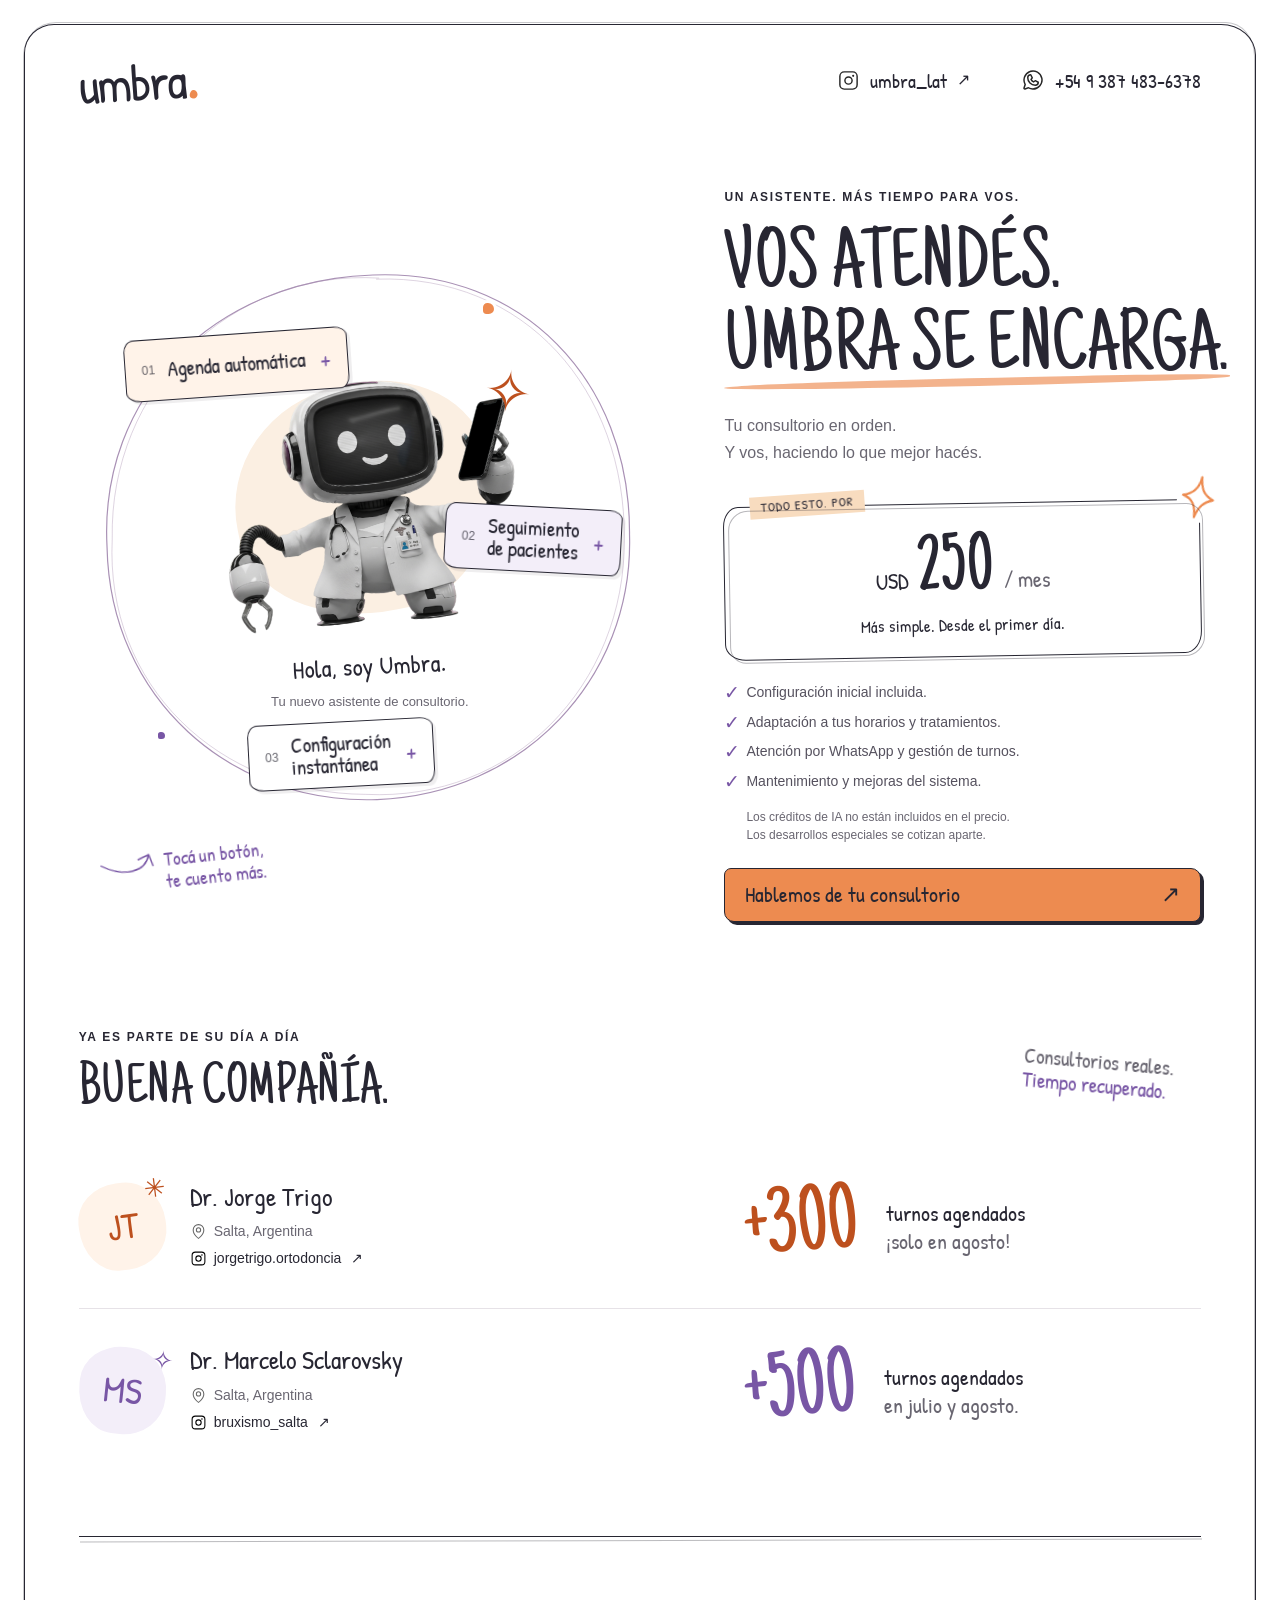
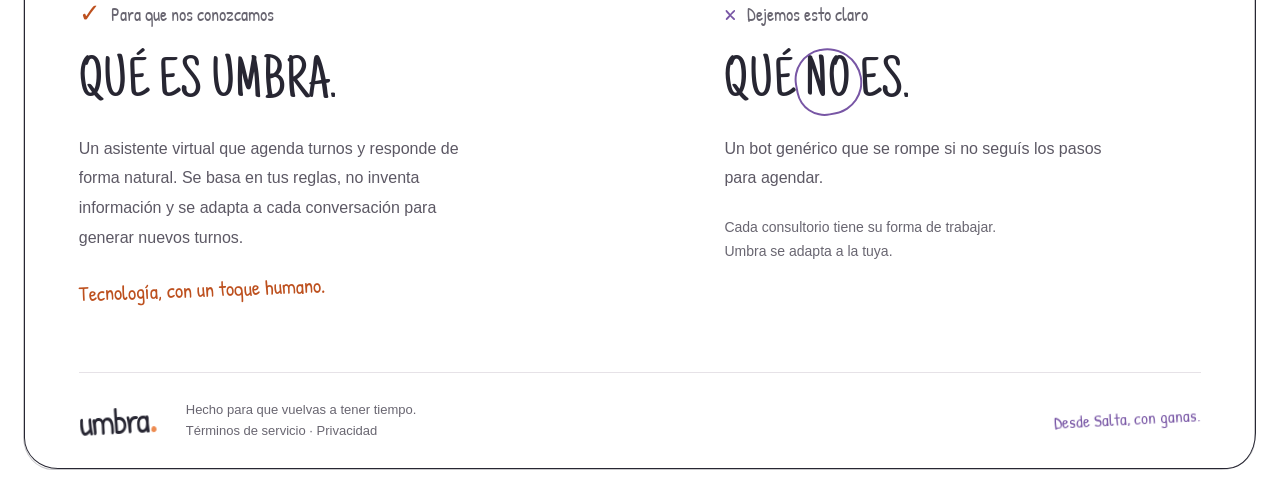
==== commit 286bda68: "Agregar la página de términos de servicio y privacidad, con links en el footer Co-Authored-By: Claud" ====
--- a/index.html
+++ b/index.html
@@ -127,7 +127,7 @@
         </section>
       </main>
 
-      <footer class="site-footer"><a class="wordmark footer-wordmark" href="./" aria-label="Umbra, inicio">umbra<span class="wordmark-dot" aria-hidden="true">.</span></a><p>Hecho para que vuelvas a tener tiempo.</p><span class="handwritten footer-location">Desde Salta, con ganas.</span></footer>
+      <footer class="site-footer"><a class="wordmark footer-wordmark" href="./" aria-label="Umbra, inicio">umbra<span class="wordmark-dot" aria-hidden="true">.</span></a><p>Hecho para que vuelvas a tener tiempo.<br /><a href="/terminos-medios-servicios/#terminos-de-servicio">Términos de servicio</a> · <a href="/terminos-medios-servicios/#politica-de-privacidad">Privacidad</a></p><span class="handwritten footer-location">Desde Salta, con ganas.</span></footer>
     </div>
   </body>
 </html>
